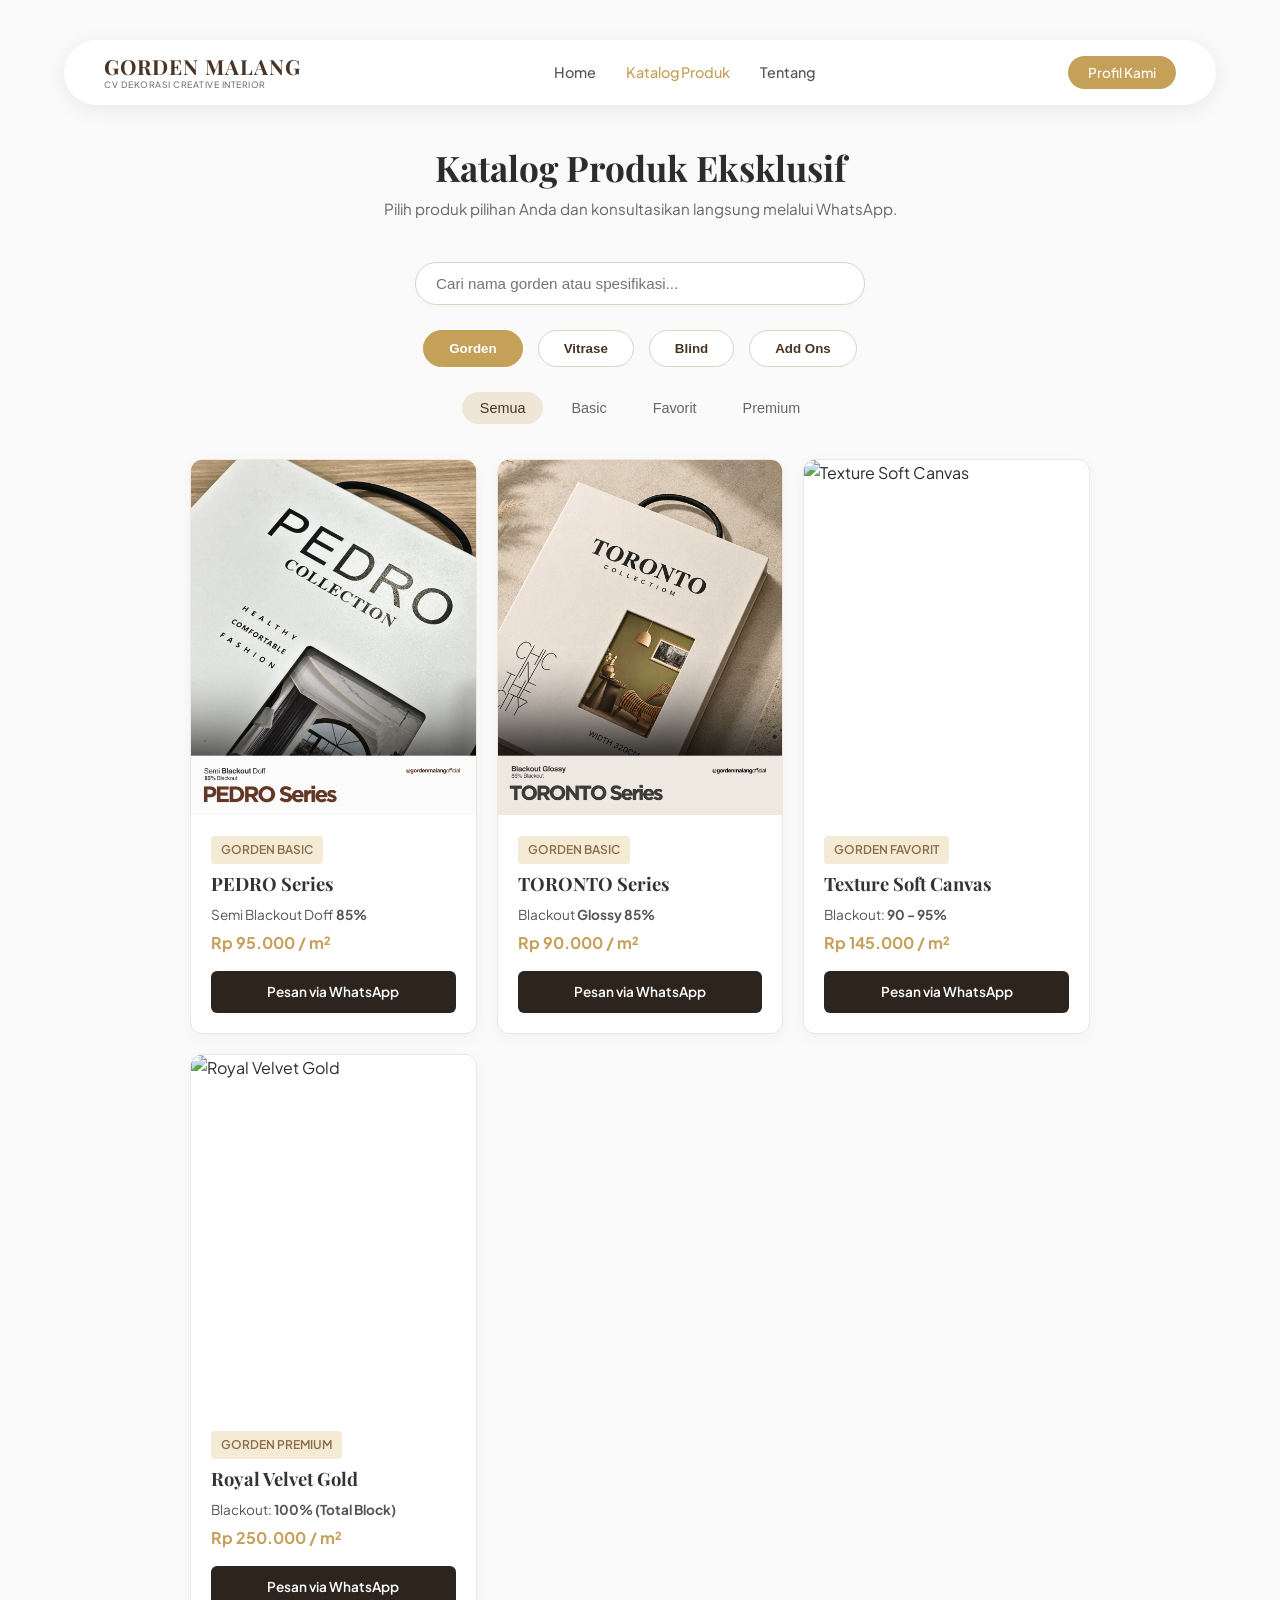
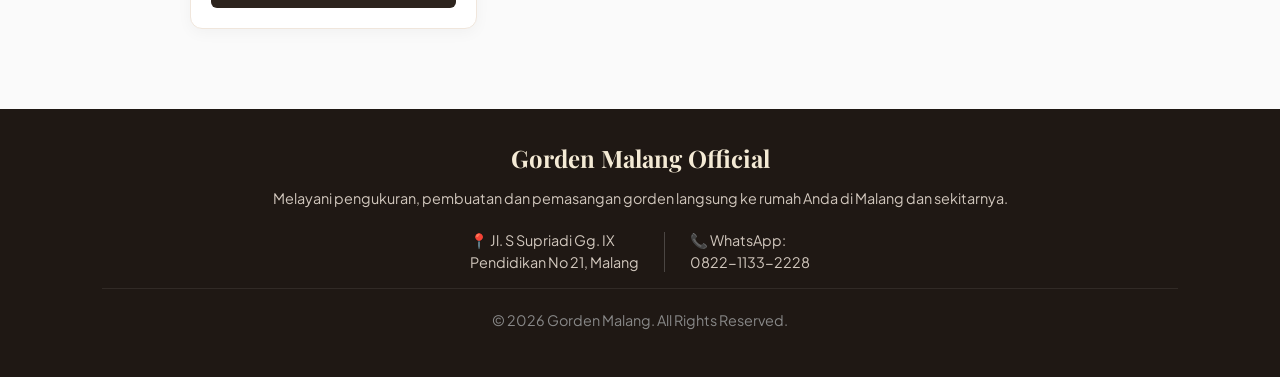
==== katalog.html @ a21a874f "first commit" ====
<!DOCTYPE html>
<html lang="id">

<head>
    <meta charset="UTF-8">
    <meta name="viewport" content="width=device-width, initial-scale=1.0">

    <title>Katalog Produk - Gorden Malang</title>

    <link rel="stylesheet" href="style.css">

    <link href="https://fonts.googleapis.com/css2?family=Playfair+Display:wght@500;700&family=Plus+Jakarta+Sans:wght@300;400;500;600&display=swap" rel="stylesheet">
</head>

<body>

    <!-- =====================================================
         NAVBAR
    ====================================================== -->
    <header class="navbar">
        <div class="logo">
            GORDEN MALANG
            <span class="sub-logo">
                CV DEKORASI CREATIVE INTERIOR
            </span>
        </div>

        <nav class="nav-links">
            <a href="index.html">Home</a>
            <a href="katalog.html" class="active">Katalog Produk</a>
            <a href="tentang.html">Tentang</a>
        </nav>

        <div class="nav-actions">
            <a href="tentang.html" class="btn-primary-header">Profil Kami</a>
        </div>
    </header>


    <!-- =====================================================
         KATALOG (KERANGKA UTAMA)
    ====================================================== -->
    <section class="catalog-section">

        <!-- HEADER -->
        <div class="catalog-header">
            <h2 class="section-title">Katalog Produk Eksklusif</h2>
            <p>Pilih produk pilihan Anda dan konsultasikan langsung melalui WhatsApp.</p>
        </div>

        <!-- SEARCH -->
        <div class="search-container">
            <input type="text" id="searchInput" placeholder="Cari nama gorden atau spesifikasi..." onkeyup="filterProducts()">
        </div>

        <!-- KATEGORI UTAMA -->
        <div class="category-tabs">
            <button class="tab-btn active" onclick="switchCategory('gorden', event)">Gorden</button>
            <button class="tab-btn" onclick="switchCategory('vitrase', event)">Vitrase</button>
            <button class="tab-btn" onclick="switchCategory('blind', event)">Blind</button>
            <button class="tab-btn" onclick="switchCategory('addons', event)">Add Ons</button>
        </div>

        <!-- TAB CONTENT CONTAINERS (TEMPAT JS MENYUNTIKKAN FILE) -->
        <div id="gorden-content" class="category-content active"></div>
        <div id="vitrase-content" class="category-content"></div>
        <div id="blind-content" class="category-content"></div>
        <div id="addons-content" class="category-content"></div>

    </section>


    <!-- =====================================================
         FOOTER
    ====================================================== -->
    <footer class="footer">
        <div class="footer-content">
            <h3>Gorden Malang Official</h3>
            <p>Melayani pengukuran, pembuatan dan pemasangan gorden langsung ke rumah Anda di Malang dan sekitarnya.</p>

            <div class="footer-contact-info">
                <div class="footer-address">
                    📍 Jl. S Supriadi Gg. IX<br>
                    Pendidikan No 21, Malang
                </div>

                <div class="footer-divider"></div>

                <div class="footer-whatsapp">
                    📞 WhatsApp:<br>
                    0822-1133-2228
                </div>
            </div>

            <p class="copyright">&copy; 2026 Gorden Malang. All Rights Reserved.</p>
        </div>
    </footer>


    <!-- =====================================================
         PRODUCT DETAIL MODAL
    ====================================================== -->
    <div class="product-modal" id="productModal">
        <div class="product-modal-overlay" onclick="closeProduct()"></div>

        <div class="product-modal-content">
            <button class="modal-close" onclick="closeProduct()">×</button>

            <!-- FOTO BESAR MODAL -->
            <div class="product-gallery">
                <button class="gallery-btn gallery-prev" onclick="changeProductImage(-1)">‹</button>
                <img id="modalMainImage" src="" alt="Product">
                <button class="gallery-btn gallery-next" onclick="changeProductImage(1)">›</button>

                <div class="image-counter" id="imageCounter">1 / 1</div>
            </div>

            <!-- THUMBNAILS -->
            <div class="product-thumbnails" id="productThumbnails"></div>

            <!-- INFORMASI PRODUK -->
            <div class="product-modal-info">
                <span class="modal-category" id="modalCategory"></span>
                <h2 id="modalName"></h2>
                <p id="modalDescription"></p>
                <div class="modal-price" id="modalPrice"></div>

                <a id="modalWhatsapp" href="#" target="_blank" class="modal-whatsapp">
                    Pesan via WhatsApp
                </a>
            </div>
        </div>
    </div>


    <!-- =====================================================
         FULLSCREEN LIGHTBOX ZOOM MODAL
    ====================================================== -->
    <div id="lightboxModal" class="lightbox-modal" onclick="closeLightbox()">
        <span class="lightbox-close">&times;</span>
        <img id="lightboxImg" src="" alt="Zoom Photo" onclick="event.stopPropagation()">
    </div>


    <script src="script.js"></script>
</body>

</html>
---- style.css ----
html {
    scroll-behavior: smooth;
}

/* =========================================================
   1. RESET & GLOBAL STYLING (BERLAKU DI SEMUA HALAMAN)
========================================================= */
* {
    margin: 0;
    padding: 0;
    box-sizing: border-box;
}

body {
    font-family: 'Plus Jakarta Sans', sans-serif;
    background-color: #FAFAFA;
    color: #2C2C2C;
    line-height: 1.6;
}

h1, h2, h3, .logo {
    font-family: 'Playfair Display', serif;
}


/* =========================================================
   2. NAVBAR & HEADER (BERLAKU DI SEMUA HALAMAN)
========================================================= */
.navbar {
    position: fixed;
    top: 40px;
    left: 5%;
    right: 5%;
    display: flex;
    justify-content: space-between;
    align-items: center;
    padding: 15px 40px;
    background-color: #FFFFFF;
    border-radius: 50px;
    box-shadow: 0 4px 20px rgba(0,0,0,0.08);
    z-index: 1000;
}

.logo {
    font-size: 1.3rem;
    font-weight: 700;
    letter-spacing: 1px;
    color: #4A3525;
    display: flex;
    flex-direction: column;
    line-height: 1.1;
}

.logo .sub-logo {
    font-size: 0.55rem;
    font-weight: 500;
    font-family: 'Plus Jakarta Sans', sans-serif;
    color: #777777;
    letter-spacing: 0.5px;
    margin-top: 2px;
}

.nav-links {
    display: flex;
    gap: 30px;
}

.nav-links a {
    text-decoration: none;
    color: #555555;
    font-size: 0.9rem;
    font-weight: 500;
    transition: color 0.3s;
}

.nav-links a:hover, 
.nav-links a.active {
    color: #C5A059;
}

.btn-primary-header {
    background-color: #C5A059;
    color: #FFFFFF;
    padding: 8px 20px;
    border-radius: 20px;
    text-decoration: none;
    font-weight: 500;
    font-size: 0.85rem;
    transition: background 0.3s;
}

.btn-primary-header:hover {
    background-color: #A98441;
}


/* =========================================================
   3. HALAMAN HOME (HERO & SLIDER SECTION)
========================================================= */

/* HERO SECTION HOME */
.hero-section {
    background: linear-gradient(rgba(0, 0, 0, 0.5), rgba(0, 0, 0, 0.5)), url('foto/gorden 1.png') center / 100% auto no-repeat fixed;
    display: flex;
    align-items: center;
    justify-content: center;
    text-align: center;
    color: #FFFFFF;
    padding: 240px 20px 0px 10px;
    box-sizing: border-box;
}

.hero-content {
    max-width: 700px;
}

.hero-content h1 {
    font-size: 3rem;
    margin-bottom: 20px;
    line-height: 1.2;
}

.hero-content p {
    font-size: 1.1rem;
    margin-bottom: 50px;
    color: #EFEFEF;
}

.btn-hero {
    display: inline-block;
    background-color: #C5A059;
    color: #FFFFFF;
    padding: 12px 28px;
    border-radius: 6px;
    text-decoration: none;
    font-weight: 600;
    transition: background 0.3s;
}

.btn-hero:hover {
    background-color: #A98441;
}

/* SLIDER SECTION HOME */
.slider-section {
    background: linear-gradient(rgba(0, 0, 0, 0.5), rgba(0, 0, 0, 0.5)), url('foto/gorden 1.png') center / 100% auto no-repeat fixed;
    padding: 100px 20px 120px 20px;
    text-align: center;
    position: relative;
    overflow: hidden;
}

.slider-title {
    color: #FFFFFF;
    font-size: 2.2rem;
    margin-bottom: 40px;
    font-family: 'Playfair Display', serif;
    text-shadow: 0 2px 10px rgba(0, 0, 0, 0.3);
}

.slider-container {
    max-width: 1100px;
    margin: 0 auto;
    position: relative;
    overflow: hidden;
    padding: 20px 0;
}

.slider-track {
    display: flex;
    transition: transform 0.6s cubic-bezier(0.25, 1, 0.5, 1);
    gap: 20px;
    align-items: center;
}

.slide-card {
    min-width: calc(33.333% - 14px);
    background: rgba(35, 30, 26, 0.8);
    backdrop-filter: blur(12px);
    -webkit-backdrop-filter: blur(12px);
    border: 1px solid rgba(255, 255, 255, 0.25);
    border-radius: 20px;
    padding: 18px;
    box-shadow: 0 15px 35px rgba(0, 0, 0, 0.4);
    color: #FFFFFF;
    box-sizing: border-box;
    opacity: 0.4;
    transform: scale(0.9);
    transition: all 0.6s cubic-bezier(0.25, 1, 0.5, 1);
}

.slide-card.active {
    opacity: 1;
    transform: scale(1.05);
    border: 1px solid rgba(197, 160, 89, 0.7);
}

.slide-card img {
    width: 100%;
    height: 220px;
    object-fit: cover;
    border-radius: 12px;
    margin-bottom: 15px;
}

.slide-info h3 {
    font-size: 1.1rem;
    margin-bottom: 5px;
    font-family: 'Playfair Display', serif;
    color: #FFFFFF;
    letter-spacing: 0.5px;
}

.slide-info p {
    font-size: 0.8rem;
    color: #D1C7BD;
}

.slider-dots {
    margin-top: 40px;
    display: flex;
    justify-content: center;
    gap: 8px;
}

.dot {
    width: 8px;
    height: 8px;
    background-color: rgba(255, 255, 255, 0.4);
    border-radius: 50%;
    cursor: pointer;
    transition: all 0.3s ease;
}

.dot.active {
    background-color: #C5A059;
    width: 22px;
    border-radius: 4px;
}


/* =========================================================
   4. HALAMAN KATALOG PRODUK
========================================================= */

/* KATALOG SECTION HEADER */
.catalog-section {
    padding: 140px 8% 80px 8%;
    background-color: #FAFAFA;
}

.catalog-header {
    text-align: center;
    margin-bottom: 20px;
}

.catalog-header .section-title {
    font-size: 2.2rem;
    color: #2C2C2C;
    margin-bottom: 1px;
}

.catalog-header p {
    color: #666;
    font-size: 0.95rem;
    margin-bottom: 40px;
}

/* SEARCH BAR */
.search-container {
    margin-top: 20px;
    display: flex;
    justify-content: center;
    margin-bottom: 25px;
}

#searchInput {
    width: 100%;
    max-width: 450px;
    padding: 12px 20px;
    border: 1px solid #E0D0C0;
    border-radius: 30px;
    font-size: 0.95rem;
    outline: none;
    background-color: #FFFFFF;
    color: #333333;
    transition: all 0.3s;
    box-shadow: 0 2px 10px rgba(0,0,0,0.02);
}

#searchInput:focus {
    border-color: #C5A059;
    box-shadow: 0 4px 15px rgba(197, 160, 89, 0.15);
}

/* TAB UTAMA & SUB TABS FILTER */
.category-tabs {
    display: flex;
    justify-content: center;
    gap: 15px;
    margin-bottom: 25px;
}

.tab-btn {
    background-color: #FFFFFF;
    border: 1px solid #E0D0C0;
    padding: 10px 25px;
    border-radius: 30px;
    font-weight: 600;
    cursor: pointer;
    color: #4A3525;
    transition: all 0.3s;
}

.tab-btn.active, 
.tab-btn:hover {
    background-color: #C5A059;
    color: #FFFFFF;
    border-color: #C5A059;
}

.sub-tabs {
    display: flex;
    justify-content: center;
    gap: 10px;
    margin-bottom: 35px;
}

.sub-btn {
    background-color: transparent;
    border: none;
    padding: 8px 18px;
    border-radius: 20px;
    font-size: 0.9rem;
    font-weight: 500;
    cursor: pointer;
    color: #666;
    transition: all 0.3s;
}

.sub-btn.active, 
.sub-btn:hover {
    background-color: #EFE6D8;
    color: #4A3525;
}

.category-content, 
.sub-content {
    display: none;
}

.category-content.active, 
.sub-content.active {
    display: block;
}

/* PRODUCT GRID & CARDS KATALOG */
.product-grid {
    display: grid;
    grid-template-columns: repeat(3, 1fr);
    gap: 20px;
    max-width: 900px;
    margin: 0 auto;
}

.product-card {
    background: #FFFFFF;
    border-radius: 12px;
    overflow: hidden;
    width: 100%;
    box-shadow: 0 4px 15px rgba(0,0,0,0.04);
    border: 1px solid #F0E6DC;
    transition: transform 0.3s, box-shadow 0.3s;
    cursor: pointer;
    position: relative;
}

.product-card:hover {
    transform: translateY(-5px);
    box-shadow: 0 10px 25px rgba(0, 0, 0, 0.08);
}

.product-card img,
.product-card .product-info {
    pointer-events: none;
}

.product-card img {
    width: 100%;
    aspect-ratio: 4 / 5;
    object-fit: cover;
    display: block;
}

.product-info {
    padding: 20px;
}

.badge-cat {
    display: inline-block;
    font-size: 0.75rem;
    font-weight: 600;
    text-transform: uppercase;
    background-color: #F4EAD5;
    color: #8C6D46;
    padding: 4px 10px;
    border-radius: 4px;
    margin-bottom: 8px;
}

.product-info h3 {
    font-size: 1.15rem;
    color: #333;
    margin-bottom: 8px;
    line-height: 1.3;
}

.product-info .spec {
    font-size: 0.85rem;
    color: #555;
    margin-bottom: 5px;
}

.product-info .price {
    font-size: 1rem;
    font-weight: 700;
    color: #C5A059;
    margin-bottom: 15px;
}

.btn-detail {
    display: block;
    text-align: center;
    background-color: #2D241E;
    color: #FFFFFF;
    padding: 10px;
    border-radius: 6px;
    text-decoration: none;
    font-size: 0.85rem;
    font-weight: 600;
    transition: background 0.3s;
    pointer-events: auto;
    position: relative;
    z-index: 2;
}

.btn-detail:hover {
    background-color: #C5A059;
}


/* =========================================================
   5. HALAMAN TENTANG KAMI (DESAIN MODERN & LAYOUT VERTIKAL)
========================================================= */

/* KANVAS UTAMA FULL LAYAR GRADIENT GOLD */
body {
    background: linear-gradient(to top, #EFE6D8 0%, #FAF6EE 40%, #FAFAFA 100%) !important;
    background-attachment: fixed;
    min-height: 100vh;
}

.about-page-container {
    max-width: 1100px;
    margin: 0 auto;
    padding: 140px 20px 80px 20px;
    display: flex;
    flex-direction: column;
    align-items: flex-start;
    background: transparent !important;
    border-radius: 0 !important;
}

.about-hero-block,
.reels-block,
.about-hero-section,
.reels-section {
    background: transparent !important;
}

/* 1. HERO BANNER FOTO DENGAN ROUNDED CORNERS */
.about-hero-banner {
    width: 100%;
    height: 420px;
    border-radius: 30px;
    background: linear-gradient(rgba(0, 0, 0, 0.45), rgba(0, 0, 0, 0.45)), 
                url('foto/workshop2.png') center/cover no-repeat;
    display: flex;
    align-items: flex-end;
    padding: 50px 60px;
    margin-bottom: 50px;
    box-shadow: 0 10px 30px rgba(0, 0, 0, 0.08);
}

.hero-banner-content {
    max-width: 580px;
    color: #FFFFFF;
    text-align: left;
}

.btn-hero-banner {
    display: inline-block;
    background-color: #FFFFFF;
    color: #2C2C2C;
    padding: 12px 28px;
    border-radius: 30px;
    text-decoration: none;
    font-weight: 600;
    font-size: 0.9rem;
    transition: all 0.3s ease;
}

.btn-hero-banner:hover {
    background-color: #C5A059;
    color: #FFFFFF;
}

/* 2. INTRO BRAND DESKRIPSI RATA KIRI */
.about-intro-section {
    width: 100%;
    margin-bottom: 60px;
    display: flex;
    flex-direction: column;
    align-items: flex-start;
}

.about-brand-logo {
    display: block;
    margin-bottom: 15px;
    margin-left: 0;
}

.about-brand-logo img {
    height: 90px;
    width: auto;
    display: block;
    object-fit: contain;
}

.about-intro-text p {
    max-width: 780px;
    color: #555555;
    font-size: 0.98rem;
    line-height: 1.7;
    text-align: left;
    margin: 0;
}

/* 3. PROJECT KAMI (TATA LETAK VERTIKAL: TEKS ATAS, REELS BAWAH) */
.reels-block {
    width: 100%;
    display: flex;
    flex-direction: column;
    align-items: flex-start;
    margin-top: 20px;
}

/* TEKS JUDUL & DESKRIPSI DI ATAS */
.reels-header {
    max-width: 650px;
    margin-bottom: 25px;
    text-align: left;
}

.reels-header h2 {
    font-size: 2.5rem;
    color: #2C2C2C;
    margin-bottom: 10px;
    font-family: 'Playfair Display', serif;
}

.reels-header p {
    color: #666666;
    font-size: 0.95rem;
    line-height: 1.6;
}

/* SLIDER REELS KARTU DI BAWAH */
.reels-slider-wrapper {
    width: 100%;
    overflow: hidden;
    position: relative;
    padding-bottom: 60px; /* Ruang khusus tombol navigasi panah */
}

.reels-track {
    display: flex;
    gap: 24px;
    transition: transform 0.4s ease-in-out;
}

/* KARTU REELS MINIMALIS MELENGKUNG HALUS */
.clean-card {
    flex: 0 0 250px;
    display: flex;
    flex-direction: column;
    background: transparent;
}

.clean-media-container {
    width: 100%;
    height: 250px; /* Dikurangi dari 380px ke 310px agar footer IG terpotong habis */
    border-radius: 24px;
    overflow: hidden;
    position: relative;
    background: #000000;
    box-shadow: 0 10px 25px rgba(0, 0, 0, 0.08);
}

.clean-media-container iframe {
    width: 100%;
    height: 580px !important;
    border: none;
    display: block;
    /* Geser iframe lebih ke atas agar header & footer IG terdorong keluar frame */
    margin-top: -120px !important; 
    pointer-events: auto;
}
/* TOMBOL FULLSCREEN MELAYANG */
.btn-open-fullscreen {
    position: absolute;
    top: 15px;
    right: 15px;
    background: rgba(0, 0, 0, 0.75);
    color: #FFFFFF;
    border: none;
    padding: 7px 14px;
    border-radius: 20px;
    font-size: 0.75rem;
    font-weight: 500;
    cursor: pointer;
    z-index: 20;
    backdrop-filter: blur(4px);
    transition: all 0.3s ease;
}

.btn-open-fullscreen:hover {
    background: #C5A059;
    color: #FFFFFF;
    transform: scale(1.05);
}

.clean-card-info {
    padding-top: 15px;
    text-align: left;
}

.clean-card-info h4 {
    font-size: 1.05rem;
    font-weight: 600;
    color: #2C2C2C;
    margin-bottom: 4px;
}

.clean-card-info p {
    font-size: 0.85rem;
    color: #888888;
}

/* TOMBOL NAVIGASI POJOK KANAN BAWAH */
.slider-nav-bottom {
    position: absolute;
    bottom: 0;
    right: 0;
    display: flex;
    gap: 12px;
}

.slider-nav-bottom .nav-btn {
    width: 45px;
    height: 45px;
    border-radius: 50%;
    border: 1px solid #D1C7BD;
    background: #FFFFFF;
    color: #2C2C2C;
    font-size: 20px;
    cursor: pointer;
    display: flex;
    align-items: center;
    justify-content: center;
    transition: all 0.3s ease;
}

.slider-nav-bottom .nav-btn.next-btn {
    background: #2C2C2C; /* Tombol hitam elegan */
    color: #FFFFFF;
    border-color: #2C2C2C;
}

.slider-nav-bottom .nav-btn:hover {
    transform: scale(1.08);
}

/* MODAL POPUP IG FULLSCREEN */
.ig-modal {
    display: none;
    position: fixed;
    z-index: 99999;
    left: 0; top: 0;
    width: 100%; height: 100%;
    background-color: rgba(0, 0, 0, 0.88);
    backdrop-filter: blur(10px);
    justify-content: center;
    align-items: center;
    opacity: 0;
    transition: opacity 0.3s ease;
}

.ig-modal.active {
    display: flex;
    opacity: 1;
}

.modal-content-ig {
    position: relative;
    width: 400px;
    max-width: 90%;
    height: 700px;
    max-height: 90vh;
    border-radius: 20px;
    overflow: hidden;
    background: #000000;
    box-shadow: 0 15px 40px rgba(0, 0, 0, 0.5);
}

.modal-content-ig iframe {
    width: 100%;
    height: 100%;
    border: none;
}

.close-modal {
    position: absolute;
    top: 20px;
    right: 30px;
    color: #FFFFFF;
    font-size: 40px;
    font-weight: bold;
    cursor: pointer;
    z-index: 100000;
}


/* =========================================================
   6. FOOTER (BERLAKU DI SEMUA HALAMAN)
========================================================= */
.footer {
    background-color: #1F1814;
    color: #D1C7BD;
    text-align: center;
    padding: 30px 8%;
}

.footer-content h3 {
    color: #F4EAD5;
    font-size: 1.5rem;
    margin-bottom: 10px;
}

.footer-content p {
    font-size: 0.9rem;
    margin-bottom: 15px;
}

.footer-contact-info {
    display: flex;
    justify-content: center;
    align-items: center;
    gap: 25px;
    margin: 20px auto 15px auto;
    font-size: 0.9rem;
    color: #D1C7BD;
    line-height: 1.5;
    text-align: left;
}

.footer-address {
    max-width: 250px;
}

.footer-whatsapp {
    max-width: 180px;
}

.footer-divider {
    width: 1px;
    height: 40px;
    background-color: rgba(255, 255, 255, 0.2);
}

.copyright {
    font-size: 0.8rem;
    color: #888888;
    border-top: 1px solid rgba(255,255,255,0.08);
    padding-top: 20px;
}


/* =========================================================
   7. MODAL DETAIL PRODUK & LIGHTBOX FULLSCREEN
========================================================= */

.product-modal {
    position: fixed;
    inset: 0;
    z-index: 99999;
    display: none;
    align-items: center;
    justify-content: center;
}

.product-modal.active {
    display: flex;
}

.product-modal-overlay {
    position: absolute;
    inset: 0;
    background: rgba(0, 0, 0, 0.75);
    backdrop-filter: blur(6px);
    -webkit-backdrop-filter: blur(6px);
}

.product-modal-content {
    position: relative;
    z-index: 2;
    width: min(500px, 92vw);
    max-height: 90vh;
    background: #FFFFFF;
    border-radius: 20px;
    overflow-y: auto;
    box-shadow: 0 25px 80px rgba(0, 0, 0, 0.35);
    animation: productModalShow 0.25s ease;
}

@keyframes productModalShow {
    from {
        opacity: 0;
        transform: scale(0.94) translateY(20px);
    }
    to {
        opacity: 1;
        transform: scale(1) translateY(0);
    }
}

.modal-close {
    position: absolute;
    top: 15px;
    right: 15px;
    z-index: 20;
    width: 42px;
    height: 42px;
    border: none;
    border-radius: 50%;
    background: rgba(0, 0, 0, 0.65);
    color: #FFFFFF;
    font-size: 28px;
    line-height: 1;
    cursor: pointer;
    display: flex;
    align-items: center;
    justify-content: center;
    transition: all 0.25s ease;
}

.modal-close:hover {
    background: #2D241E;
    transform: rotate(90deg);
}

.product-gallery {
    position: relative;
    width: 100%;
    height: 480px; 
    display: flex;
    align-items: center;
    justify-content: center;
    background: #F5F3EF;
    overflow: hidden;
}

.product-gallery > img {
    width: 100%;
    height: 100%;
    object-fit: contain; 
    object-position: center;
    user-select: none;
    -webkit-user-drag: none;
}

.gallery-btn {
    position: absolute;
    top: 50%;
    transform: translateY(-50%);
    z-index: 10;
    width: 44px;
    height: 44px;
    border: none;
    border-radius: 50%;
    background: rgba(255, 255, 255, 0.94);
    color: #2D241E;
    font-size: 30px;
    line-height: 1;
    display: flex;
    align-items: center;
    justify-content: center;
    cursor: pointer;
    box-shadow: 0 4px 15px rgba(0, 0, 0, 0.15);
    transition: all 0.25s ease;
}

.gallery-btn:hover {
    background: #C5A059;
    color: #FFFFFF;
    transform: translateY(-50%) scale(1.08);
}

.gallery-prev { left: 15px; }
.gallery-next { right: 15px; }

.image-counter {
    position: absolute;
    right: 15px;
    bottom: 15px;
    z-index: 10;
    padding: 6px 12px;
    border-radius: 20px;
    background: rgba(0, 0, 0, 0.65);
    color: #FFFFFF;
    font-size: 13px;
    font-weight: 500;
}

.product-thumbnails {
    display: flex;
    gap: 10px;
    padding: 15px 20px;
    overflow-x: auto;
    background: #FFFFFF;
    border-bottom: 1px solid #EEEEEE;
    scrollbar-width: thin;
}

.product-thumbnail {
    flex: 0 0 65px;
    width: 65px;
    height: 65px;
    overflow: hidden;
    border-radius: 8px;
    border: 2px solid transparent;
    cursor: pointer;
    transition: border-color 0.2s ease, transform 0.2s ease;
}

.product-thumbnail:hover {
    transform: translateY(-2px);
}

.product-thumbnail.active {
    border-color: #C5A059;
}

.product-thumbnail img {
    width: 100%;
    height: 100%;
    object-fit: cover;
    display: block;
}

.product-modal-info {
    padding: 25px 30px 30px;
}

.modal-category {
    display: inline-block;
    padding: 6px 12px;
    border-radius: 5px;
    background: #F4EAD5;
    color: #8C6D46;
    font-size: 12px;
    font-weight: 600;
    text-transform: uppercase;
}

.product-modal-info h2 {
    margin: 12px 0 8px;
    font-family: 'Playfair Display', serif;
    color: #333333;
    font-size: 26px;
    line-height: 1.3;
}

.product-modal-info p {
    margin-bottom: 10px;
    color: #777777;
    font-size: 14px;
    line-height: 1.5;
}

.modal-price {
    margin-bottom: 20px;
    color: #C5A059;
    font-size: 22px;
    font-weight: 700;
}

.modal-whatsapp {
    display: block;
    width: 100%;
    padding: 14px 20px;
    border-radius: 8px;
    background: #2D241E;
    color: #FFFFFF;
    text-align: center;
    text-decoration: none;
    font-size: 14px;
    font-weight: 600;
    transition: background 0.25s ease, transform 0.25s ease;
}

.modal-whatsapp:hover {
    background: #C5A059;
    color: #FFFFFF;
    transform: translateY(-2px);
}

.lightbox-modal {
    display: none;
    position: fixed;
    inset: 0;
    z-index: 999999;
    background: rgba(0, 0, 0, 0.9);
    align-items: center;
    justify-content: center;
    overflow: hidden;
    cursor: zoom-out;
}

.lightbox-modal.active {
    display: flex;
}

.lightbox-modal img {
    max-width: 90vw;
    max-height: 90vh;
    object-fit: contain;
    border-radius: 8px;
    cursor: zoom-in;
    transition: transform 0.2s ease-out;
    user-select: none;
}

.lightbox-modal img.zoomed {
    transform: scale(2);
    cursor: grab;
}

.lightbox-close {
    position: absolute;
    top: 20px;
    right: 25px;
    color: #FFFFFF;
    font-size: 35px;
    font-weight: bold;
    cursor: pointer;
    z-index: 10;
}


/* =========================================================
   8. RESPONSIF / MEDIA QUERIES
========================================================= */

@media (max-width: 968px) {
    .product-grid {
        grid-template-columns: repeat(2, 1fr);
    }
}

@media (max-width: 768px) {
    .about-page-container {
        padding: 110px 15px 50px 15px;
    }
    .about-hero-banner {
        height: auto;
        padding: 40px 25px;
        border-radius: 20px;
    }
}

@media (max-width: 650px) {
    .product-grid {
        grid-template-columns: 1fr;
    }
    .nav-links {
        display: none;
    }
    .product-modal-content {
        width: 94vw;
        max-height: 90vh;
        border-radius: 16px;
    }
    .product-gallery {
        max-height: 420px;
    }
    .gallery-btn {
        width: 38px;
        height: 38px;
        font-size: 26px;
    }
    .gallery-prev { left: 10px; }
    .gallery-next { right: 10px; }
    .image-counter { right: 12px; bottom: 12px; font-size: 12px; }
    .product-thumbnails { padding: 12px 15px; }
    .product-thumbnail { flex-basis: 55px; width: 55px; height: 55px; }
    .product-modal-info { padding: 20px; }
    .product-modal-info h2 { font-size: 22px; }
    .modal-price { font-size: 18px; }
}

@media (max-width: 400px) {
    .product-gallery {
        max-height: 340px;
    }
    .modal-close {
        width: 36px;
        height: 36px;
        font-size: 24px;
    }
}
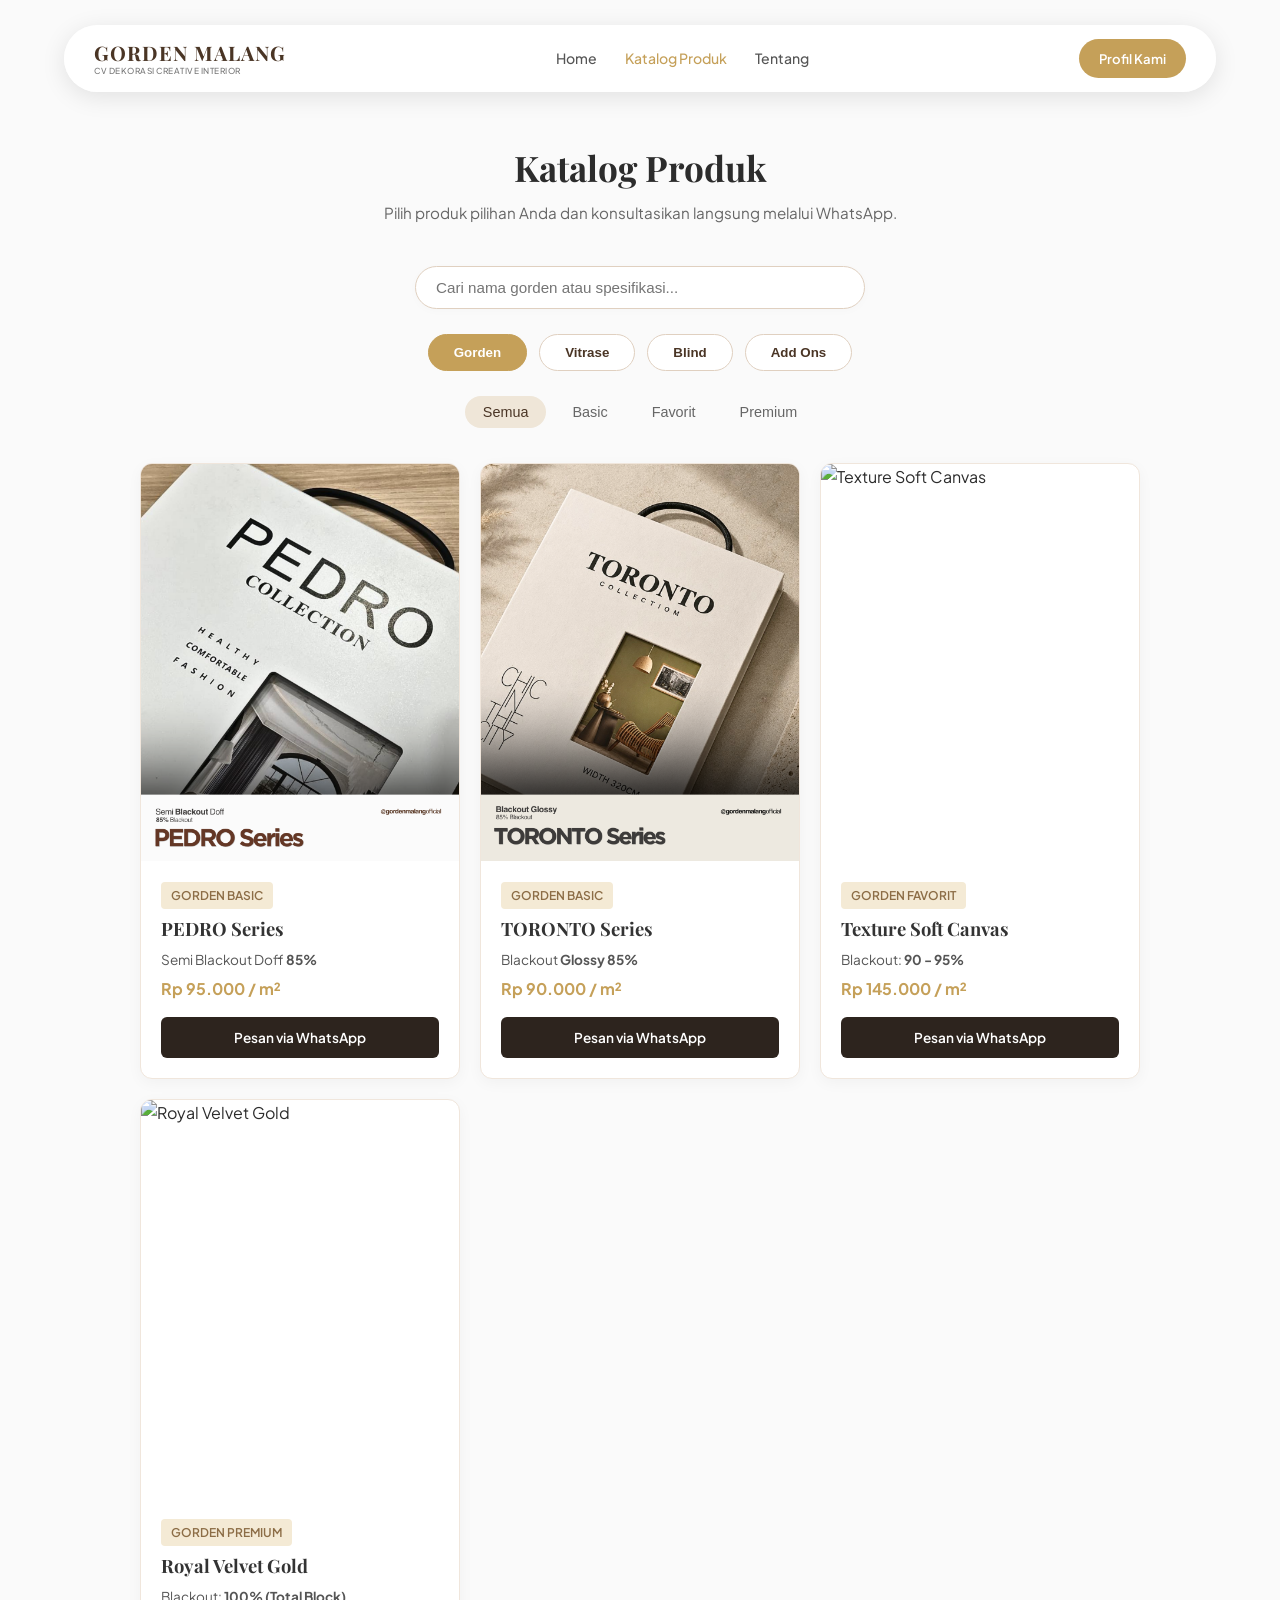
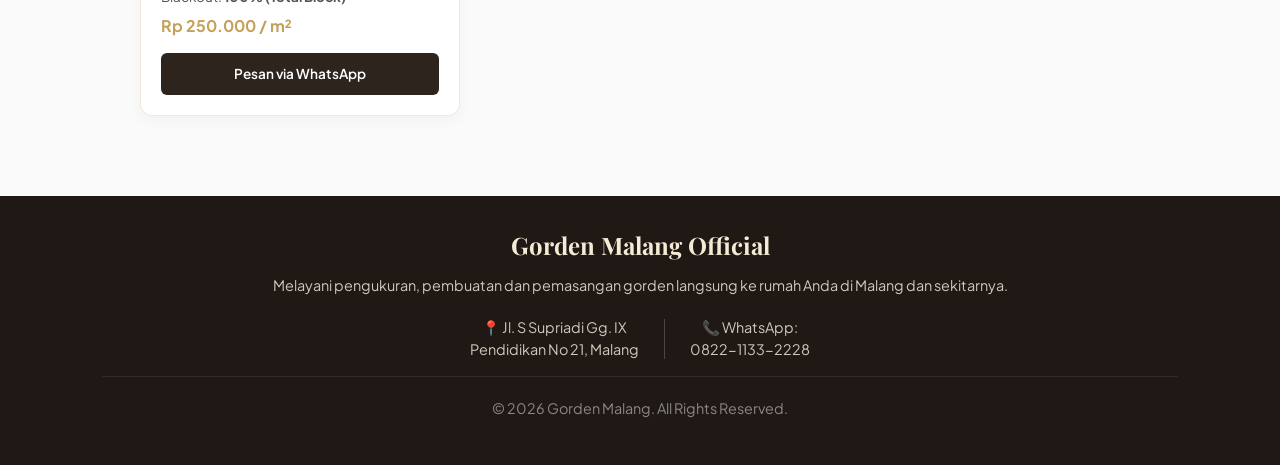
==== commit f27eb844: "Update katalog.html" ====
--- a/katalog.html
+++ b/katalog.html
@@ -44,7 +44,7 @@
 
         <!-- HEADER -->
         <div class="catalog-header">
-            <h2 class="section-title">Katalog Produk Eksklusif</h2>
+            <h2 class="section-title">Katalog Produk</h2>
             <p>Pilih produk pilihan Anda dan konsultasikan langsung melalui WhatsApp.</p>
         </div>
 
--- a/style.css
+++ b/style.css
@@ -3,8 +3,9 @@
 }
 
 /* =========================================================
-   1. RESET & GLOBAL STYLING (BERLAKU DI SEMUA HALAMAN)
+   1. RESET & GLOBAL
 ========================================================= */
+
 * {
     margin: 0;
     padding: 0;
@@ -13,371 +14,849 @@
 
 body {
     font-family: 'Plus Jakarta Sans', sans-serif;
-    background-color: #FAFAFA;
+
+    background: linear-gradient(
+        to top,
+        #EFE6D8 0%,
+        #FAF6EE 40%,
+        #FAFAFA 100%
+    );
+
+    background-attachment: fixed;
+
     color: #2C2C2C;
+
     line-height: 1.6;
-}
-
-h1, h2, h3, .logo {
+
+    overflow-x: hidden;
+}
+
+h1,
+h2,
+h3,
+.logo {
     font-family: 'Playfair Display', serif;
 }
 
+img {
+    max-width: 100%;
+}
+
 
 /* =========================================================
-   2. NAVBAR & HEADER (BERLAKU DI SEMUA HALAMAN)
+   2. NAVBAR
 ========================================================= */
+
 .navbar {
     position: fixed;
-    top: 40px;
+
+    top: 25px;
     left: 5%;
     right: 5%;
+
     display: flex;
+
     justify-content: space-between;
     align-items: center;
-    padding: 15px 40px;
-    background-color: #FFFFFF;
+
+    padding: 14px 30px;
+
+    background: rgba(255, 255, 255, 0.96);
+
     border-radius: 50px;
-    box-shadow: 0 4px 20px rgba(0,0,0,0.08);
+
+    box-shadow:
+        0 5px 25px rgba(0, 0, 0, 0.10);
+
     z-index: 1000;
 }
 
+
+/* LOGO */
+
 .logo {
-    font-size: 1.3rem;
+    font-size: 1.25rem;
+
     font-weight: 700;
+
     letter-spacing: 1px;
+
     color: #4A3525;
+
     display: flex;
+
     flex-direction: column;
-    line-height: 1.1;
+
+    line-height: 1.05;
+
+    white-space: nowrap;
 }
 
 .logo .sub-logo {
-    font-size: 0.55rem;
+    font-size: 0.52rem;
+
     font-weight: 500;
+
     font-family: 'Plus Jakarta Sans', sans-serif;
+
     color: #777777;
+
     letter-spacing: 0.5px;
-    margin-top: 2px;
-}
+
+    margin-top: 4px;
+}
+
+
+/* NAV LINKS */
 
 .nav-links {
     display: flex;
-    gap: 30px;
+
+    align-items: center;
+
+    gap: 28px;
 }
 
 .nav-links a {
     text-decoration: none;
+
     color: #555555;
-    font-size: 0.9rem;
+
+    font-size: 0.88rem;
+
     font-weight: 500;
-    transition: color 0.3s;
-}
-
-.nav-links a:hover, 
+
+    transition: color 0.3s ease;
+
+    white-space: nowrap;
+}
+
+.nav-links a:hover,
 .nav-links a.active {
     color: #C5A059;
 }
 
+
+/* HEADER BUTTON */
+
+.nav-actions {
+    display: flex;
+
+    align-items: center;
+}
+
 .btn-primary-header {
     background-color: #C5A059;
+
     color: #FFFFFF;
-    padding: 8px 20px;
-    border-radius: 20px;
+
+    padding: 9px 20px;
+
+    border-radius: 25px;
+
     text-decoration: none;
-    font-weight: 500;
-    font-size: 0.85rem;
-    transition: background 0.3s;
+
+    font-weight: 600;
+
+    font-size: 0.82rem;
+
+    white-space: nowrap;
+
+    transition: all 0.3s ease;
 }
 
 .btn-primary-header:hover {
     background-color: #A98441;
+
+    transform: translateY(-1px);
 }
 
 
 /* =========================================================
-   3. HALAMAN HOME (HERO & SLIDER SECTION)
+   3. HOME MAIN
 ========================================================= */
 
-/* HERO SECTION HOME */
+.home-main {
+    position: relative;
+
+    background: #211C18;
+
+    overflow: hidden;
+}
+
+
+/* =========================================================
+   4. HERO SECTION
+========================================================= */
+
 .hero-section {
-    background: linear-gradient(rgba(0, 0, 0, 0.5), rgba(0, 0, 0, 0.5)), url('foto/gorden 1.png') center / 100% auto no-repeat fixed;
+    position: relative;
+    min-height: 100vh;
     display: flex;
     align-items: center;
     justify-content: center;
     text-align: center;
     color: #FFFFFF;
-    padding: 240px 20px 0px 10px;
-    box-sizing: border-box;
-}
+    padding: 150px 20px 100px;
+    background:
+        linear-gradient(rgba(0, 0, 0, 0.10), rgba(0, 0, 0, 0.10)),
+        url('foto/gorden 1.png')
+        center center / cover no-repeat;
+    overflow: hidden;
+}
+
+/* HERO OVERLAY */
+
+.hero-overlay {
+    position: absolute;
+
+    inset: 0;
+
+    background:
+        linear-gradient(
+            rgba(0, 0, 0, 0.48),
+            rgba(0, 0, 0, 0.48)
+        );
+
+    z-index: 1;
+}
+
+
+/* HERO CONTENT */
 
 .hero-content {
-    max-width: 700px;
+    position: relative;
+
+    z-index: 2;
+
+    width: 100%;
+
+    max-width: 850px;
 }
 
 .hero-content h1 {
-    font-size: 3rem;
+    font-size:
+        clamp(
+            2.3rem,
+            5vw,
+            4.2rem
+        );
+
     margin-bottom: 20px;
-    line-height: 1.2;
+
+    line-height: 1.15;
+
+    color: #FFFFFF;
+
+    text-shadow:
+        0 3px 20px rgba(0, 0, 0, 0.35);
 }
 
 .hero-content p {
-    font-size: 1.1rem;
-    margin-bottom: 50px;
+    max-width: 760px;
+
+    margin:
+        0 auto 40px;
+
+    font-size:
+        clamp(
+            0.95rem,
+            2vw,
+            1.15rem
+        );
+
+    line-height: 1.7;
+
     color: #EFEFEF;
 }
+
+
+/* HERO BUTTON */
 
 .btn-hero {
     display: inline-block;
+
     background-color: #C5A059;
+
     color: #FFFFFF;
-    padding: 12px 28px;
-    border-radius: 6px;
+
+    padding: 14px 30px;
+
+    border-radius: 8px;
+
     text-decoration: none;
+
     font-weight: 600;
-    transition: background 0.3s;
+
+    box-shadow:
+        0 8px 25px rgba(0, 0, 0, 0.20);
+
+    transition: all 0.3s ease;
 }
 
 .btn-hero:hover {
     background-color: #A98441;
-}
-
-/* SLIDER SECTION HOME */
+
+    transform:
+        translateY(-2px);
+}
+
+
+/* =========================================================
+   5. SIGNATURE COLLECTION
+========================================================= */
+
 .slider-section {
-    background: linear-gradient(rgba(0, 0, 0, 0.5), rgba(0, 0, 0, 0.5)), url('foto/gorden 1.png') center / 100% auto no-repeat fixed;
-    padding: 100px 20px 120px 20px;
+    position: relative;
+
+    background: #211C18;
+
+    padding:
+        80px 20px
+        110px;
+
     text-align: center;
+
+    overflow: hidden;
+
+    margin-top: 0;
+}
+
+
+/* BACKGROUND FADE
+   Membuat transisi Hero ke Signature lebih halus */
+
+.slider-bg {
+    position: absolute;
+
+    top: -180px;
+
+    left: 0;
+
+    width: 100%;
+
+    height: 400px;
+
+    background:
+        linear-gradient(
+            to bottom,
+            rgba(33, 28, 24, 0),
+            #211C18 85%
+        ),
+        url('foto/gorden 1.png')
+        center bottom / cover no-repeat;
+
+    opacity: 0.35;
+
+    pointer-events: none;
+}
+
+
+/* CONTENT */
+
+.slider-content {
     position: relative;
+
+    z-index: 2;
+}
+
+
+/* TITLE */
+
+.slider-title {
+    position: relative;
+
+    z-index: 2;
+
+    color: #FFFFFF;
+
+    font-size:
+        clamp(
+            2rem,
+            4vw,
+            2.8rem
+        );
+
+    margin-bottom: 45px;
+
+    text-shadow:
+        0 3px 15px rgba(0, 0, 0, 0.4);
+}
+
+
+/* =========================================================
+   6. SLIDER CONTAINER
+========================================================= */
+
+.slider-container {
+    width: 100%;
+
+    max-width: 1150px;
+
+    margin: 0 auto;
+
+    position: relative;
+
     overflow: hidden;
-}
-
-.slider-title {
-    color: #FFFFFF;
-    font-size: 2.2rem;
-    margin-bottom: 40px;
-    font-family: 'Playfair Display', serif;
-    text-shadow: 0 2px 10px rgba(0, 0, 0, 0.3);
-}
-
-.slider-container {
-    max-width: 1100px;
-    margin: 0 auto;
-    position: relative;
-    overflow: hidden;
-    padding: 20px 0;
-}
+
+    padding:
+        30px 0
+        40px;
+}
+
+
+/* TRACK */
 
 .slider-track {
     display: flex;
-    transition: transform 0.6s cubic-bezier(0.25, 1, 0.5, 1);
+
     gap: 20px;
+
     align-items: center;
-}
+
+    transition:
+        transform 0.6s
+        cubic-bezier(
+            0.25,
+            1,
+            0.5,
+            1
+        );
+}
+
+
+/* =========================================================
+   7. SIGNATURE CARD
+========================================================= */
 
 .slide-card {
-    min-width: calc(33.333% - 14px);
-    background: rgba(35, 30, 26, 0.8);
-    backdrop-filter: blur(12px);
-    -webkit-backdrop-filter: blur(12px);
-    border: 1px solid rgba(255, 255, 255, 0.25);
-    border-radius: 20px;
+    min-width:
+        calc(
+            33.333% - 14px
+        );
+
+    background:
+        rgba(
+            35,
+            30,
+            26,
+            0.78
+        );
+
+    backdrop-filter:
+        blur(12px);
+
+    -webkit-backdrop-filter:
+        blur(12px);
+
+    border:
+        1px solid
+        rgba(
+            255,
+            255,
+            255,
+            0.22
+        );
+
+    border-radius: 22px;
+
     padding: 18px;
-    box-shadow: 0 15px 35px rgba(0, 0, 0, 0.4);
+
+    box-shadow:
+        0 20px 45px
+        rgba(0, 0, 0, 0.45);
+
     color: #FFFFFF;
-    box-sizing: border-box;
-    opacity: 0.4;
-    transform: scale(0.9);
-    transition: all 0.6s cubic-bezier(0.25, 1, 0.5, 1);
-}
+
+    opacity: 0.45;
+
+    transform:
+        scale(0.88);
+
+    transition:
+        all 0.6s
+        cubic-bezier(
+            0.25,
+            1,
+            0.5,
+            1
+        );
+}
+
+
+/* ACTIVE CARD */
 
 .slide-card.active {
     opacity: 1;
-    transform: scale(1.05);
-    border: 1px solid rgba(197, 160, 89, 0.7);
-}
+
+    transform:
+        scale(1.08);
+
+    border-color:
+        rgba(
+            197,
+            160,
+            89,
+            0.9
+        );
+
+    box-shadow:
+
+        0 25px 60px
+        rgba(0, 0, 0, 0.55),
+
+        0 0 0 1px
+        rgba(
+            197,
+            160,
+            89,
+            0.25
+        );
+}
+
+
+/* CARD IMAGE */
 
 .slide-card img {
     width: 100%;
-    height: 220px;
+
+    height: 270px;
+
     object-fit: cover;
-    border-radius: 12px;
+
+    border-radius: 14px;
+
     margin-bottom: 15px;
+
+    display: block;
+}
+
+
+/* CARD INFO */
+
+.slide-info {
+    text-align: center;
 }
 
 .slide-info h3 {
-    font-size: 1.1rem;
+    font-size: 1.15rem;
+
     margin-bottom: 5px;
-    font-family: 'Playfair Display', serif;
+
     color: #FFFFFF;
+
     letter-spacing: 0.5px;
 }
 
 .slide-info p {
-    font-size: 0.8rem;
+    font-size: 0.82rem;
+
     color: #D1C7BD;
 }
 
+
+/* =========================================================
+   8. SLIDER DOTS
+========================================================= */
+
 .slider-dots {
-    margin-top: 40px;
+    position: relative;
+
+    z-index: 3;
+
+    margin-top: 25px;
+
     display: flex;
+
     justify-content: center;
+
+    align-items: center;
+
     gap: 8px;
 }
 
 .dot {
     width: 8px;
+
     height: 8px;
-    background-color: rgba(255, 255, 255, 0.4);
+
+    background-color:
+        rgba(
+            255,
+            255,
+            255,
+            0.4
+        );
+
     border-radius: 50%;
+
     cursor: pointer;
-    transition: all 0.3s ease;
+
+    transition:
+        all 0.3s ease;
 }
 
 .dot.active {
     background-color: #C5A059;
-    width: 22px;
-    border-radius: 4px;
+
+    width: 25px;
+
+    border-radius: 5px;
 }
 
 
 /* =========================================================
-   4. HALAMAN KATALOG PRODUK
+   9. KATALOG
 ========================================================= */
 
-/* KATALOG SECTION HEADER */
 .catalog-section {
-    padding: 140px 8% 80px 8%;
-    background-color: #FAFAFA;
+    padding:
+        140px 8%
+        80px;
+
+    background-color:
+        #FAFAFA;
 }
 
 .catalog-header {
     text-align: center;
+
     margin-bottom: 20px;
 }
 
 .catalog-header .section-title {
     font-size: 2.2rem;
+
     color: #2C2C2C;
-    margin-bottom: 1px;
+
+    margin-bottom: 5px;
 }
 
 .catalog-header p {
     color: #666;
+
     font-size: 0.95rem;
+
     margin-bottom: 40px;
 }
 
-/* SEARCH BAR */
+
+/* =========================================================
+   10. SEARCH
+========================================================= */
+
 .search-container {
     margin-top: 20px;
+
     display: flex;
+
     justify-content: center;
+
     margin-bottom: 25px;
 }
 
 #searchInput {
     width: 100%;
+
     max-width: 450px;
-    padding: 12px 20px;
-    border: 1px solid #E0D0C0;
+
+    padding:
+        12px 20px;
+
+    border:
+        1px solid #E0D0C0;
+
     border-radius: 30px;
+
     font-size: 0.95rem;
+
     outline: none;
-    background-color: #FFFFFF;
+
+    background-color:
+        #FFFFFF;
+
     color: #333333;
-    transition: all 0.3s;
-    box-shadow: 0 2px 10px rgba(0,0,0,0.02);
+
+    box-shadow:
+        0 2px 10px
+        rgba(0, 0, 0, 0.02);
 }
 
 #searchInput:focus {
-    border-color: #C5A059;
-    box-shadow: 0 4px 15px rgba(197, 160, 89, 0.15);
-}
-
-/* TAB UTAMA & SUB TABS FILTER */
+    border-color:
+        #C5A059;
+
+    box-shadow:
+        0 4px 15px
+        rgba(
+            197,
+            160,
+            89,
+            0.15
+        );
+}
+
+
+/* =========================================================
+   11. CATEGORY
+========================================================= */
+
 .category-tabs {
     display: flex;
+
     justify-content: center;
-    gap: 15px;
+
+    flex-wrap: wrap;
+
+    gap: 12px;
+
     margin-bottom: 25px;
 }
 
 .tab-btn {
-    background-color: #FFFFFF;
-    border: 1px solid #E0D0C0;
-    padding: 10px 25px;
+    background-color:
+        #FFFFFF;
+
+    border:
+        1px solid #E0D0C0;
+
+    padding:
+        10px 25px;
+
     border-radius: 30px;
+
     font-weight: 600;
+
     cursor: pointer;
+
     color: #4A3525;
-    transition: all 0.3s;
-}
-
-.tab-btn.active, 
+
+    transition:
+        all 0.3s;
+}
+
+.tab-btn.active,
 .tab-btn:hover {
-    background-color: #C5A059;
+    background-color:
+        #C5A059;
+
     color: #FFFFFF;
-    border-color: #C5A059;
-}
+
+    border-color:
+        #C5A059;
+}
+
+
+/* =========================================================
+   12. SUB TABS
+========================================================= */
 
 .sub-tabs {
     display: flex;
+
     justify-content: center;
-    gap: 10px;
+
+    flex-wrap: wrap;
+
+    gap: 8px;
+
     margin-bottom: 35px;
 }
 
 .sub-btn {
-    background-color: transparent;
+    background-color:
+        transparent;
+
     border: none;
-    padding: 8px 18px;
+
+    padding:
+        8px 18px;
+
     border-radius: 20px;
+
     font-size: 0.9rem;
+
     font-weight: 500;
+
     cursor: pointer;
+
     color: #666;
-    transition: all 0.3s;
-}
-
-.sub-btn.active, 
+
+    transition:
+        all 0.3s;
+}
+
+.sub-btn.active,
 .sub-btn:hover {
-    background-color: #EFE6D8;
+    background-color:
+        #EFE6D8;
+
     color: #4A3525;
 }
 
-.category-content, 
+
+/* CONTENT */
+
+.category-content,
 .sub-content {
     display: none;
 }
 
-.category-content.active, 
+.category-content.active,
 .sub-content.active {
     display: block;
 }
 
-/* PRODUCT GRID & CARDS KATALOG */
+
+/* =========================================================
+   13. PRODUCT GRID
+========================================================= */
+
 .product-grid {
     display: grid;
-    grid-template-columns: repeat(3, 1fr);
+
+    grid-template-columns:
+        repeat(3, 1fr);
+
     gap: 20px;
-    max-width: 900px;
+
+    max-width: 1000px;
+
     margin: 0 auto;
 }
 
 .product-card {
     background: #FFFFFF;
+
     border-radius: 12px;
+
     overflow: hidden;
+
     width: 100%;
-    box-shadow: 0 4px 15px rgba(0,0,0,0.04);
-    border: 1px solid #F0E6DC;
-    transition: transform 0.3s, box-shadow 0.3s;
+
+    box-shadow:
+        0 4px 15px
+        rgba(0, 0, 0, 0.04);
+
+    border:
+        1px solid #F0E6DC;
+
+    transition:
+        transform 0.3s,
+        box-shadow 0.3s;
+
     cursor: pointer;
+
     position: relative;
 }
 
 .product-card:hover {
-    transform: translateY(-5px);
-    box-shadow: 0 10px 25px rgba(0, 0, 0, 0.08);
+    transform:
+        translateY(-5px);
+
+    box-shadow:
+        0 10px 25px
+        rgba(0, 0, 0, 0.08);
 }
 
 .product-card img,
@@ -387,10 +866,17 @@
 
 .product-card img {
     width: 100%;
-    aspect-ratio: 4 / 5;
+
+    aspect-ratio:
+        4 / 5;
+
     object-fit: cover;
+
     display: block;
 }
+
+
+/* PRODUCT INFO */
 
 .product-info {
     padding: 20px;
@@ -398,380 +884,444 @@
 
 .badge-cat {
     display: inline-block;
+
     font-size: 0.75rem;
+
     font-weight: 600;
+
     text-transform: uppercase;
-    background-color: #F4EAD5;
+
+    background-color:
+        #F4EAD5;
+
     color: #8C6D46;
-    padding: 4px 10px;
+
+    padding:
+        4px 10px;
+
     border-radius: 4px;
+
     margin-bottom: 8px;
 }
 
 .product-info h3 {
     font-size: 1.15rem;
+
     color: #333;
+
     margin-bottom: 8px;
+
     line-height: 1.3;
 }
 
 .product-info .spec {
     font-size: 0.85rem;
+
     color: #555;
+
     margin-bottom: 5px;
 }
 
 .product-info .price {
     font-size: 1rem;
+
     font-weight: 700;
+
     color: #C5A059;
+
     margin-bottom: 15px;
 }
+
+
+/* DETAIL BUTTON */
 
 .btn-detail {
     display: block;
+
     text-align: center;
-    background-color: #2D241E;
+
+    background-color:
+        #2D241E;
+
     color: #FFFFFF;
+
     padding: 10px;
+
     border-radius: 6px;
+
     text-decoration: none;
+
     font-size: 0.85rem;
+
     font-weight: 600;
-    transition: background 0.3s;
+
+    transition:
+        background 0.3s;
+
     pointer-events: auto;
+
     position: relative;
+
     z-index: 2;
 }
 
 .btn-detail:hover {
-    background-color: #C5A059;
+    background-color:
+        #C5A059;
 }
 
 
 /* =========================================================
-   5. HALAMAN TENTANG KAMI (DESAIN MODERN & LAYOUT VERTIKAL)
+   14. TENTANG KAMI
 ========================================================= */
-
-/* KANVAS UTAMA FULL LAYAR GRADIENT GOLD */
-body {
-    background: linear-gradient(to top, #EFE6D8 0%, #FAF6EE 40%, #FAFAFA 100%) !important;
-    background-attachment: fixed;
-    min-height: 100vh;
-}
 
 .about-page-container {
     max-width: 1100px;
+
     margin: 0 auto;
-    padding: 140px 20px 80px 20px;
+
+    padding:
+        140px 20px
+        80px;
+
     display: flex;
+
     flex-direction: column;
+
     align-items: flex-start;
-    background: transparent !important;
-    border-radius: 0 !important;
+
+    background: transparent;
 }
 
 .about-hero-block,
 .reels-block,
 .about-hero-section,
 .reels-section {
-    background: transparent !important;
-}
-
-/* 1. HERO BANNER FOTO DENGAN ROUNDED CORNERS */
+    background: transparent;
+}
+
+
+/* ABOUT HERO */
+
 .about-hero-banner {
     width: 100%;
+
     height: 420px;
+
     border-radius: 30px;
-    background: linear-gradient(rgba(0, 0, 0, 0.45), rgba(0, 0, 0, 0.45)), 
-                url('foto/workshop2.png') center/cover no-repeat;
+
+    background:
+        linear-gradient(
+            rgba(0, 0, 0, 0.45),
+            rgba(0, 0, 0, 0.45)
+        ),
+        url('foto/workshop2.png')
+        center / cover no-repeat;
+
     display: flex;
+
     align-items: flex-end;
-    padding: 50px 60px;
+
+    padding:
+        50px 60px;
+
     margin-bottom: 50px;
-    box-shadow: 0 10px 30px rgba(0, 0, 0, 0.08);
+
+    box-shadow:
+        0 10px 30px
+        rgba(0, 0, 0, 0.08);
 }
 
 .hero-banner-content {
     max-width: 580px;
+
     color: #FFFFFF;
+
     text-align: left;
 }
 
 .btn-hero-banner {
     display: inline-block;
-    background-color: #FFFFFF;
+
+    background-color:
+        #FFFFFF;
+
     color: #2C2C2C;
-    padding: 12px 28px;
+
+    padding:
+        12px 28px;
+
     border-radius: 30px;
+
     text-decoration: none;
+
     font-weight: 600;
+
     font-size: 0.9rem;
-    transition: all 0.3s ease;
-}
-
-.btn-hero-banner:hover {
-    background-color: #C5A059;
-    color: #FFFFFF;
-}
-
-/* 2. INTRO BRAND DESKRIPSI RATA KIRI */
+}
+
+
+/* =========================================================
+   15. ABOUT INTRO
+========================================================= */
+
 .about-intro-section {
     width: 100%;
+
     margin-bottom: 60px;
+
     display: flex;
+
     flex-direction: column;
+
     align-items: flex-start;
 }
 
 .about-brand-logo {
     display: block;
+
     margin-bottom: 15px;
+
     margin-left: 0;
 }
 
 .about-brand-logo img {
     height: 90px;
+
     width: auto;
+
     display: block;
+
     object-fit: contain;
 }
 
 .about-intro-text p {
     max-width: 780px;
+
     color: #555555;
+
     font-size: 0.98rem;
+
     line-height: 1.7;
+
     text-align: left;
-    margin: 0;
-}
-
-/* 3. PROJECT KAMI (TATA LETAK VERTIKAL: TEKS ATAS, REELS BAWAH) */
+}
+
+
+/* =========================================================
+   16. REELS
+========================================================= */
+
 .reels-block {
     width: 100%;
+
     display: flex;
+
     flex-direction: column;
+
     align-items: flex-start;
+
     margin-top: 20px;
 }
 
-/* TEKS JUDUL & DESKRIPSI DI ATAS */
 .reels-header {
     max-width: 650px;
+
     margin-bottom: 25px;
+
     text-align: left;
 }
 
 .reels-header h2 {
     font-size: 2.5rem;
+
     color: #2C2C2C;
+
     margin-bottom: 10px;
-    font-family: 'Playfair Display', serif;
 }
 
 .reels-header p {
     color: #666666;
+
     font-size: 0.95rem;
+
     line-height: 1.6;
 }
 
-/* SLIDER REELS KARTU DI BAWAH */
+
+/* REELS SLIDER */
+
 .reels-slider-wrapper {
     width: 100%;
+
     overflow: hidden;
+
     position: relative;
-    padding-bottom: 60px; /* Ruang khusus tombol navigasi panah */
+
+    padding-bottom: 60px;
 }
 
 .reels-track {
     display: flex;
+
     gap: 24px;
-    transition: transform 0.4s ease-in-out;
-}
-
-/* KARTU REELS MINIMALIS MELENGKUNG HALUS */
+
+    transition:
+        transform 0.4s
+        ease-in-out;
+}
+
+
+/* REELS CARD */
+
 .clean-card {
-    flex: 0 0 250px;
+    flex:
+        0 0 250px;
+
     display: flex;
+
     flex-direction: column;
+
     background: transparent;
 }
 
 .clean-media-container {
     width: 100%;
-    height: 250px; /* Dikurangi dari 380px ke 310px agar footer IG terpotong habis */
+
+    height: 250px;
+
     border-radius: 24px;
+
     overflow: hidden;
+
     position: relative;
+
     background: #000000;
-    box-shadow: 0 10px 25px rgba(0, 0, 0, 0.08);
+
+    box-shadow:
+        0 10px 25px
+        rgba(0, 0, 0, 0.08);
 }
 
 .clean-media-container iframe {
     width: 100%;
+
     height: 580px !important;
+
     border: none;
+
     display: block;
-    /* Geser iframe lebih ke atas agar header & footer IG terdorong keluar frame */
-    margin-top: -120px !important; 
-    pointer-events: auto;
-}
-/* TOMBOL FULLSCREEN MELAYANG */
+
+    margin-top:
+        -120px !important;
+}
+
+
+/* FULLSCREEN BUTTON */
+
 .btn-open-fullscreen {
     position: absolute;
+
     top: 15px;
+
     right: 15px;
-    background: rgba(0, 0, 0, 0.75);
+
+    background:
+        rgba(0, 0, 0, 0.75);
+
     color: #FFFFFF;
+
     border: none;
-    padding: 7px 14px;
+
+    padding:
+        7px 14px;
+
     border-radius: 20px;
+
     font-size: 0.75rem;
-    font-weight: 500;
+
     cursor: pointer;
+
     z-index: 20;
-    backdrop-filter: blur(4px);
-    transition: all 0.3s ease;
-}
-
-.btn-open-fullscreen:hover {
-    background: #C5A059;
-    color: #FFFFFF;
-    transform: scale(1.05);
-}
+}
+
+
+/* REELS INFO */
 
 .clean-card-info {
     padding-top: 15px;
+
     text-align: left;
 }
 
 .clean-card-info h4 {
     font-size: 1.05rem;
+
     font-weight: 600;
+
     color: #2C2C2C;
+
     margin-bottom: 4px;
 }
 
 .clean-card-info p {
     font-size: 0.85rem;
+
     color: #888888;
 }
 
-/* TOMBOL NAVIGASI POJOK KANAN BAWAH */
-.slider-nav-bottom {
-    position: absolute;
-    bottom: 0;
-    right: 0;
-    display: flex;
-    gap: 12px;
-}
-
-.slider-nav-bottom .nav-btn {
-    width: 45px;
-    height: 45px;
-    border-radius: 50%;
-    border: 1px solid #D1C7BD;
-    background: #FFFFFF;
-    color: #2C2C2C;
-    font-size: 20px;
-    cursor: pointer;
-    display: flex;
-    align-items: center;
-    justify-content: center;
-    transition: all 0.3s ease;
-}
-
-.slider-nav-bottom .nav-btn.next-btn {
-    background: #2C2C2C; /* Tombol hitam elegan */
-    color: #FFFFFF;
-    border-color: #2C2C2C;
-}
-
-.slider-nav-bottom .nav-btn:hover {
-    transform: scale(1.08);
-}
-
-/* MODAL POPUP IG FULLSCREEN */
-.ig-modal {
-    display: none;
-    position: fixed;
-    z-index: 99999;
-    left: 0; top: 0;
-    width: 100%; height: 100%;
-    background-color: rgba(0, 0, 0, 0.88);
-    backdrop-filter: blur(10px);
-    justify-content: center;
-    align-items: center;
-    opacity: 0;
-    transition: opacity 0.3s ease;
-}
-
-.ig-modal.active {
-    display: flex;
-    opacity: 1;
-}
-
-.modal-content-ig {
-    position: relative;
-    width: 400px;
-    max-width: 90%;
-    height: 700px;
-    max-height: 90vh;
-    border-radius: 20px;
-    overflow: hidden;
-    background: #000000;
-    box-shadow: 0 15px 40px rgba(0, 0, 0, 0.5);
-}
-
-.modal-content-ig iframe {
-    width: 100%;
-    height: 100%;
-    border: none;
-}
-
-.close-modal {
-    position: absolute;
-    top: 20px;
-    right: 30px;
-    color: #FFFFFF;
-    font-size: 40px;
-    font-weight: bold;
-    cursor: pointer;
-    z-index: 100000;
-}
-
 
 /* =========================================================
-   6. FOOTER (BERLAKU DI SEMUA HALAMAN)
+   17. FOOTER
 ========================================================= */
+
 .footer {
-    background-color: #1F1814;
+    background-color:
+        #1F1814;
+
     color: #D1C7BD;
+
     text-align: center;
-    padding: 30px 8%;
+
+    padding:
+        30px 8%;
 }
 
 .footer-content h3 {
     color: #F4EAD5;
+
     font-size: 1.5rem;
+
     margin-bottom: 10px;
 }
 
 .footer-content p {
     font-size: 0.9rem;
+
     margin-bottom: 15px;
 }
+
+
+/* CONTACT */
 
 .footer-contact-info {
     display: flex;
+
     justify-content: center;
+
     align-items: center;
+
     gap: 25px;
-    margin: 20px auto 15px auto;
+
+    margin:
+        20px auto
+        15px;
+
     font-size: 0.9rem;
+
     color: #D1C7BD;
+
     line-height: 1.5;
-    text-align: left;
 }
 
 .footer-address {
@@ -784,28 +1334,54 @@
 
 .footer-divider {
     width: 1px;
+
     height: 40px;
-    background-color: rgba(255, 255, 255, 0.2);
-}
+
+    background-color:
+        rgba(
+            255,
+            255,
+            255,
+            0.2
+        );
+}
+
+
+/* COPYRIGHT */
 
 .copyright {
     font-size: 0.8rem;
+
     color: #888888;
-    border-top: 1px solid rgba(255,255,255,0.08);
+
+    border-top:
+        1px solid
+        rgba(
+            255,
+            255,
+            255,
+            0.08
+        );
+
     padding-top: 20px;
 }
 
 
 /* =========================================================
-   7. MODAL DETAIL PRODUK & LIGHTBOX FULLSCREEN
+   18. PRODUCT MODAL
 ========================================================= */
 
 .product-modal {
     position: fixed;
+
     inset: 0;
+
     z-index: 99999;
+
     display: none;
+
     align-items: center;
+
     justify-content: center;
 }
 
@@ -813,228 +1389,385 @@
     display: flex;
 }
 
+
+/* OVERLAY */
+
 .product-modal-overlay {
     position: absolute;
+
     inset: 0;
-    background: rgba(0, 0, 0, 0.75);
-    backdrop-filter: blur(6px);
-    -webkit-backdrop-filter: blur(6px);
-}
+
+    background:
+        rgba(0, 0, 0, 0.75);
+
+    backdrop-filter:
+        blur(6px);
+}
+
+
+/* CONTENT */
 
 .product-modal-content {
     position: relative;
+
     z-index: 2;
-    width: min(500px, 92vw);
+
+    width:
+        min(
+            500px,
+            92vw
+        );
+
     max-height: 90vh;
-    background: #FFFFFF;
-    border-radius: 20px;
+
+    background:
+        #FFFFFF;
+
+    border-radius:
+        20px;
+
     overflow-y: auto;
-    box-shadow: 0 25px 80px rgba(0, 0, 0, 0.35);
-    animation: productModalShow 0.25s ease;
-}
+
+    box-shadow:
+        0 25px 80px
+        rgba(0, 0, 0, 0.35);
+
+    animation:
+        productModalShow
+        0.25s ease;
+}
+
+
+/* ANIMATION */
 
 @keyframes productModalShow {
+
     from {
         opacity: 0;
-        transform: scale(0.94) translateY(20px);
-    }
+
+        transform:
+            scale(0.94)
+            translateY(20px);
+    }
+
     to {
         opacity: 1;
-        transform: scale(1) translateY(0);
-    }
-}
+
+        transform:
+            scale(1)
+            translateY(0);
+    }
+
+}
+
+
+/* CLOSE */
 
 .modal-close {
     position: absolute;
+
     top: 15px;
+
     right: 15px;
+
     z-index: 20;
+
     width: 42px;
+
     height: 42px;
+
     border: none;
+
     border-radius: 50%;
-    background: rgba(0, 0, 0, 0.65);
+
+    background:
+        rgba(0, 0, 0, 0.65);
+
     color: #FFFFFF;
+
     font-size: 28px;
-    line-height: 1;
+
     cursor: pointer;
+
     display: flex;
+
     align-items: center;
+
     justify-content: center;
-    transition: all 0.25s ease;
-}
-
-.modal-close:hover {
-    background: #2D241E;
-    transform: rotate(90deg);
-}
+}
+
+
+/* =========================================================
+   19. PRODUCT GALLERY
+========================================================= */
 
 .product-gallery {
     position: relative;
+
     width: 100%;
-    height: 480px; 
+
+    height: 480px;
+
     display: flex;
+
     align-items: center;
+
     justify-content: center;
-    background: #F5F3EF;
+
+    background:
+        #F5F3EF;
+
     overflow: hidden;
 }
 
 .product-gallery > img {
     width: 100%;
+
     height: 100%;
-    object-fit: contain; 
+
+    object-fit: contain;
+
     object-position: center;
-    user-select: none;
-    -webkit-user-drag: none;
-}
+}
+
+
+/* GALLERY BUTTON */
 
 .gallery-btn {
     position: absolute;
+
     top: 50%;
-    transform: translateY(-50%);
+
+    transform:
+        translateY(-50%);
+
     z-index: 10;
+
     width: 44px;
+
     height: 44px;
+
     border: none;
+
     border-radius: 50%;
-    background: rgba(255, 255, 255, 0.94);
+
+    background:
+        rgba(
+            255,
+            255,
+            255,
+            0.94
+        );
+
     color: #2D241E;
+
     font-size: 30px;
-    line-height: 1;
+
+    cursor: pointer;
+
     display: flex;
+
     align-items: center;
+
     justify-content: center;
-    cursor: pointer;
-    box-shadow: 0 4px 15px rgba(0, 0, 0, 0.15);
-    transition: all 0.25s ease;
-}
-
-.gallery-btn:hover {
-    background: #C5A059;
-    color: #FFFFFF;
-    transform: translateY(-50%) scale(1.08);
-}
-
-.gallery-prev { left: 15px; }
-.gallery-next { right: 15px; }
+}
+
+.gallery-prev {
+    left: 15px;
+}
+
+.gallery-next {
+    right: 15px;
+}
+
+
+/* IMAGE COUNTER */
 
 .image-counter {
     position: absolute;
+
     right: 15px;
+
     bottom: 15px;
+
     z-index: 10;
-    padding: 6px 12px;
+
+    padding:
+        6px 12px;
+
     border-radius: 20px;
-    background: rgba(0, 0, 0, 0.65);
+
+    background:
+        rgba(0, 0, 0, 0.65);
+
     color: #FFFFFF;
+
     font-size: 13px;
-    font-weight: 500;
-}
+}
+
+
+/* =========================================================
+   20. PRODUCT THUMBNAILS
+========================================================= */
 
 .product-thumbnails {
     display: flex;
+
     gap: 10px;
-    padding: 15px 20px;
+
+    padding:
+        15px 20px;
+
     overflow-x: auto;
-    background: #FFFFFF;
-    border-bottom: 1px solid #EEEEEE;
-    scrollbar-width: thin;
+
+    background:
+        #FFFFFF;
+
+    border-bottom:
+        1px solid #EEEEEE;
 }
 
 .product-thumbnail {
-    flex: 0 0 65px;
+    flex:
+        0 0 65px;
+
     width: 65px;
+
     height: 65px;
+
     overflow: hidden;
+
     border-radius: 8px;
-    border: 2px solid transparent;
+
+    border:
+        2px solid
+        transparent;
+
     cursor: pointer;
-    transition: border-color 0.2s ease, transform 0.2s ease;
-}
-
-.product-thumbnail:hover {
-    transform: translateY(-2px);
 }
 
 .product-thumbnail.active {
-    border-color: #C5A059;
+    border-color:
+        #C5A059;
 }
 
 .product-thumbnail img {
     width: 100%;
+
     height: 100%;
+
     object-fit: cover;
-    display: block;
-}
+}
+
+
+/* =========================================================
+   21. PRODUCT MODAL INFO
+========================================================= */
 
 .product-modal-info {
-    padding: 25px 30px 30px;
+    padding:
+        25px 30px
+        30px;
 }
 
 .modal-category {
     display: inline-block;
-    padding: 6px 12px;
+
+    padding:
+        6px 12px;
+
     border-radius: 5px;
-    background: #F4EAD5;
+
+    background:
+        #F4EAD5;
+
     color: #8C6D46;
+
     font-size: 12px;
+
     font-weight: 600;
-    text-transform: uppercase;
 }
 
 .product-modal-info h2 {
-    margin: 12px 0 8px;
-    font-family: 'Playfair Display', serif;
+    margin:
+        12px 0 8px;
+
     color: #333333;
+
     font-size: 26px;
+
     line-height: 1.3;
 }
 
 .product-modal-info p {
     margin-bottom: 10px;
+
     color: #777777;
+
     font-size: 14px;
-    line-height: 1.5;
 }
 
 .modal-price {
     margin-bottom: 20px;
+
     color: #C5A059;
+
     font-size: 22px;
+
     font-weight: 700;
 }
 
 .modal-whatsapp {
     display: block;
+
     width: 100%;
-    padding: 14px 20px;
+
+    padding:
+        14px 20px;
+
     border-radius: 8px;
-    background: #2D241E;
+
+    background:
+        #2D241E;
+
     color: #FFFFFF;
+
     text-align: center;
+
     text-decoration: none;
+
     font-size: 14px;
+
     font-weight: 600;
-    transition: background 0.25s ease, transform 0.25s ease;
 }
 
 .modal-whatsapp:hover {
-    background: #C5A059;
-    color: #FFFFFF;
-    transform: translateY(-2px);
-}
+    background:
+        #C5A059;
+}
+
+
+/* =========================================================
+   22. LIGHTBOX
+========================================================= */
 
 .lightbox-modal {
     display: none;
+
     position: fixed;
+
     inset: 0;
+
     z-index: 999999;
-    background: rgba(0, 0, 0, 0.9);
+
+    background:
+        rgba(0, 0, 0, 0.9);
+
     align-items: center;
+
     justify-content: center;
+
     overflow: hidden;
-    cursor: zoom-out;
 }
 
 .lightbox-modal.active {
@@ -1043,89 +1776,1074 @@
 
 .lightbox-modal img {
     max-width: 90vw;
+
     max-height: 90vh;
+
     object-fit: contain;
+
     border-radius: 8px;
-    cursor: zoom-in;
-    transition: transform 0.2s ease-out;
-    user-select: none;
-}
-
-.lightbox-modal img.zoomed {
-    transform: scale(2);
-    cursor: grab;
 }
 
 .lightbox-close {
     position: absolute;
+
     top: 20px;
+
     right: 25px;
+
     color: #FFFFFF;
+
     font-size: 35px;
+
     font-weight: bold;
+
     cursor: pointer;
-    z-index: 10;
 }
 
 
 /* =========================================================
-   8. RESPONSIF / MEDIA QUERIES
+   23. TABLET
 ========================================================= */
 
 @media (max-width: 968px) {
+
+    /* NAVBAR */
+
+    .navbar {
+        left: 3%;
+
+        right: 3%;
+    }
+
+    .nav-links {
+        gap: 15px;
+    }
+
+    .nav-links a {
+        font-size: 0.8rem;
+    }
+
+
+    /* PRODUCT */
+
     .product-grid {
-        grid-template-columns: repeat(2, 1fr);
-    }
-}
-
-@media (max-width: 768px) {
+        grid-template-columns:
+            repeat(2, 1fr);
+    }
+
+
+    /* SLIDER */
+
+    .slide-card {
+        min-width:
+            calc(50% - 10px);
+    }
+
+}
+
+
+/* =========================================================
+   24. MOBILE
+========================================================= */
+
+@media (max-width: 650px) {
+
+    body {
+        background-attachment:
+            scroll;
+
+        overflow-x:
+            hidden;
+    }
+
+
+    /* =====================================================
+       NAVBAR MOBILE
+    ===================================================== */
+
+    .navbar {
+
+        top: 14px;
+
+        left: 12px;
+
+        right: 12px;
+
+        width: auto;
+
+        padding:
+            10px 15px;
+
+        min-height: 50px;
+
+        border-radius: 30px;
+
+        gap: 8px;
+    }
+
+
+    .logo {
+
+        font-size:
+            0.95rem;
+
+        letter-spacing:
+            0.4px;
+
+        line-height:
+            1;
+
+        flex-shrink:
+            0;
+    }
+
+
+    .logo .sub-logo {
+
+        font-size:
+            0.36rem;
+
+        letter-spacing:
+            0.15px;
+
+        margin-top:
+            3px;
+    }
+
+
+    .nav-links {
+
+        display:
+            flex;
+
+        align-items:
+            center;
+
+        gap:
+            10px;
+
+        margin-left:
+            auto;
+    }
+
+
+    .nav-links a {
+
+        font-size:
+            0.62rem;
+
+        font-weight:
+            600;
+    }
+
+
+    .nav-actions {
+        display:
+            none;
+    }
+
+
+/* =====================================================
+       HERO MOBILE
+    ===================================================== */
+    .hero-section {
+        min-height: 100svh;
+        height: 100svh;
+        padding: 100px 20px 50px;
+        display: flex;
+        align-items: center;
+        justify-content: center;
+        
+        /* Tambahkan linear-gradient di sini juga */
+        background:
+            linear-gradient(rgba(0, 0, 0, 0.5), rgba(0, 0, 0, 0.5)),
+            url('foto/gorden 1.png')
+            center center / cover
+            no-repeat;
+            
+        margin: 0;
+    }
+
+    .hero-overlay {
+
+        background:
+            linear-gradient(
+                rgba(0, 0, 0, 0.48),
+                rgba(0, 0, 0, 0.48)
+            );
+    }
+
+
+    .hero-content {
+
+        width:
+            100%;
+
+        max-width:
+            340px;
+    }
+
+
+    .hero-content h1 {
+
+        font-size:
+            2rem;
+
+        line-height:
+            1.1;
+
+        margin-bottom:
+            15px;
+    }
+
+
+    .hero-content p {
+
+        font-size:
+            0.85rem;
+
+        line-height:
+            1.6;
+
+        margin-bottom:
+            25px;
+    }
+
+
+    .btn-hero {
+
+        padding:
+            12px 23px;
+
+        font-size:
+            0.82rem;
+
+        border-radius:
+            7px;
+    }
+
+
+    /* =====================================================
+       SIGNATURE MOBILE
+    ===================================================== */
+
+    .slider-section {
+
+        position:
+            relative;
+
+        padding:
+            55px 0
+            65px;
+
+        background:
+            #211C18;
+
+        text-align:
+            center;
+
+        overflow:
+            hidden;
+    }
+
+
+    .slider-bg {
+
+        top:
+            -120px;
+
+        height:
+            280px;
+
+        opacity:
+            0.30;
+    }
+
+
+    .slider-title {
+
+        position:
+            relative;
+
+        z-index:
+            5;
+
+        font-size:
+            1.9rem;
+
+        line-height:
+            1.15;
+
+        margin:
+            0 20px
+            30px;
+
+        color:
+            #FFFFFF;
+    }
+
+
+    .slider-container {
+
+        width:
+            100%;
+
+        max-width:
+            none;
+
+        margin:
+            0 auto;
+
+        padding:
+            15px 0
+            25px;
+
+        overflow:
+            hidden;
+    }
+
+
+    .slider-track {
+
+        display:
+            flex;
+
+        gap:
+            12px;
+
+        align-items:
+            center;
+    }
+
+
+    /* =====================================================
+       SIGNATURE CARD MOBILE
+    ===================================================== */
+
+    .slide-card {
+
+        min-width:
+            76vw;
+
+        max-width:
+            76vw;
+
+        padding:
+            10px;
+
+        border-radius:
+            18px;
+
+        opacity:
+            0.45;
+
+        transform:
+            scale(0.88);
+
+        background:
+            rgba(
+                35,
+                30,
+                26,
+                0.90
+            );
+
+        border:
+            1px solid
+            rgba(
+                255,
+                255,
+                255,
+                0.18
+            );
+
+        box-shadow:
+            0 15px 35px
+            rgba(
+                0,
+                0,
+                0,
+                0.35
+            );
+    }
+
+
+    .slide-card.active {
+
+        opacity:
+            1;
+
+        transform:
+            scale(1);
+
+        border-color:
+            rgba(
+                197,
+                160,
+                89,
+                0.9
+            );
+
+        box-shadow:
+            0 20px 45px
+            rgba(
+                0,
+                0,
+                0,
+                0.5
+            );
+    }
+
+
+    .slide-card img {
+
+        width:
+            100%;
+
+        height:
+            250px;
+
+        object-fit:
+            cover;
+
+        border-radius:
+            13px;
+
+        margin-bottom:
+            10px;
+
+        display:
+            block;
+    }
+
+
+    .slide-info {
+
+        padding:
+            2px 4px
+            5px;
+
+        text-align:
+            left;
+    }
+
+
+    .slide-info h3 {
+
+        font-size:
+            0.95rem;
+
+        line-height:
+            1.3;
+
+        margin-bottom:
+            3px;
+    }
+
+
+    .slide-info p {
+
+        font-size:
+            0.72rem;
+
+        line-height:
+            1.4;
+    }
+
+
+    /* =====================================================
+       DOTS MOBILE
+    ===================================================== */
+
+    .slider-dots {
+
+        position:
+            relative;
+
+        z-index:
+            5;
+
+        margin-top:
+            10px;
+
+        display:
+            flex;
+
+        justify-content:
+            center;
+
+        align-items:
+            center;
+
+        gap:
+            7px;
+    }
+
+
+    .dot {
+
+        width:
+            7px;
+
+        height:
+            7px;
+    }
+
+
+    .dot.active {
+
+        width:
+            23px;
+
+        border-radius:
+            5px;
+    }
+
+
+    /* =====================================================
+       KATALOG MOBILE
+    ===================================================== */
+
+    .catalog-section {
+
+        padding:
+            80px 15px
+            55px;
+    }
+
+
+    .catalog-header {
+
+        margin-bottom:
+            20px;
+    }
+
+
+    .catalog-header .section-title {
+
+        font-size:
+            1.8rem;
+    }
+
+
+    .catalog-header p {
+
+        font-size:
+            0.82rem;
+
+        line-height:
+            1.5;
+
+        margin-bottom:
+            25px;
+    }
+
+
+    /* SEARCH */
+
+    .search-container {
+
+        margin-top:
+            15px;
+
+        margin-bottom:
+            20px;
+    }
+
+
+    #searchInput {
+
+        width:
+            100%;
+
+        padding:
+            11px 17px;
+
+        font-size:
+            0.82rem;
+    }
+
+
+    /* CATEGORY */
+
+    .category-tabs {
+
+        gap:
+            7px;
+
+        margin-bottom:
+            20px;
+    }
+
+
+    .tab-btn {
+
+        padding:
+            8px 13px;
+
+        font-size:
+            0.73rem;
+    }
+
+
+    /* SUB CATEGORY */
+
+    .sub-tabs {
+
+        gap:
+            4px;
+
+        margin-bottom:
+            25px;
+    }
+
+
+    .sub-btn {
+
+        padding:
+            6px 10px;
+
+        font-size:
+            0.70rem;
+    }
+
+
+    /* =====================================================
+       PRODUCT GRID MOBILE
+    ===================================================== */
+
+    .product-grid {
+
+        grid-template-columns:
+            repeat(2, 1fr);
+
+        gap:
+            10px;
+    }
+
+
+    .product-info {
+
+        padding:
+            10px;
+    }
+
+
+    .badge-cat {
+
+        font-size:
+            0.62rem;
+
+        padding:
+            3px 7px;
+
+        margin-bottom:
+            6px;
+    }
+
+
+    .product-info h3 {
+
+        font-size:
+            0.82rem;
+
+        line-height:
+            1.3;
+    }
+
+
+    .product-info .spec {
+
+        font-size:
+            0.68rem;
+    }
+
+
+    .product-info .price {
+
+        font-size:
+            0.8rem;
+
+        margin-bottom:
+            10px;
+    }
+
+
+    .btn-detail {
+
+        font-size:
+            0.68rem;
+
+        padding:
+            8px 5px;
+    }
+
+
+    /* =====================================================
+       TENTANG KAMI MOBILE
+    ===================================================== */
+
     .about-page-container {
-        padding: 110px 15px 50px 15px;
-    }
+
+        padding:
+            90px 15px
+            50px;
+    }
+
+
     .about-hero-banner {
-        height: auto;
-        padding: 40px 25px;
-        border-radius: 20px;
-    }
-}
-
-@media (max-width: 650px) {
+
+        height:
+            330px;
+
+        padding:
+            25px 20px;
+
+        border-radius:
+            18px;
+    }
+
+
+    .about-brand-logo img {
+
+        height:
+            65px;
+    }
+
+
+    .about-intro-text p {
+
+        font-size:
+            0.85rem;
+    }
+
+
+    .reels-header h2 {
+
+        font-size:
+            1.8rem;
+    }
+
+
+    .reels-header p {
+
+        font-size:
+            0.82rem;
+    }
+
+
+    .clean-card {
+
+        flex:
+            0 0 220px;
+    }
+
+
+    /* =====================================================
+       FOOTER MOBILE
+    ===================================================== */
+
+    .footer {
+
+        padding:
+            30px 20px;
+    }
+
+
+    .footer-content h3 {
+
+        font-size:
+            1.3rem;
+    }
+
+
+    .footer-content p {
+
+        font-size:
+            0.78rem;
+    }
+
+
+    .footer-contact-info {
+
+        flex-direction:
+            column;
+
+        gap:
+            13px;
+
+        text-align:
+            center;
+    }
+
+
+    .footer-divider {
+
+        width:
+            45px;
+
+        height:
+            1px;
+    }
+
+
+    .footer-address,
+    .footer-whatsapp {
+
+        max-width:
+            100%;
+    }
+
+
+    /* =====================================================
+       PRODUCT MODAL MOBILE
+    ===================================================== */
+
+    .product-modal-content {
+
+        width:
+            94vw;
+
+        max-height:
+            90vh;
+
+        border-radius:
+            16px;
+    }
+
+
+    .product-gallery {
+
+        height:
+            350px;
+    }
+
+
+    .gallery-btn {
+
+        width:
+            38px;
+
+        height:
+            38px;
+
+        font-size:
+            24px;
+    }
+
+
+    .gallery-prev {
+
+        left:
+            8px;
+    }
+
+
+    .gallery-next {
+
+        right:
+            8px;
+    }
+
+
+    .product-thumbnails {
+
+        padding:
+            10px 14px;
+
+        gap:
+            8px;
+    }
+
+
+    .product-thumbnail {
+
+        flex-basis:
+            55px;
+
+        width:
+            55px;
+
+        height:
+            55px;
+    }
+
+
+    .product-modal-info {
+
+        padding:
+            18px;
+    }
+
+
+    .product-modal-info h2 {
+
+        font-size:
+            21px;
+    }
+
+
+    .modal-price {
+
+        font-size:
+            18px;
+    }
+
+}
+
+
+/* =========================================================
+   25. HP SANGAT KECIL
+========================================================= */
+
+@media (max-width: 400px) {
+
+    /* NAVBAR */
+
+    .navbar {
+
+        left:
+            10px;
+
+        right:
+            10px;
+
+        padding:
+            9px 12px;
+    }
+
+
+    .logo {
+
+        font-size:
+            0.82rem;
+    }
+
+
+    .logo .sub-logo {
+
+        font-size:
+            0.33rem;
+    }
+
+
+    .nav-links {
+
+        gap:
+            6px;
+    }
+
+
+    .nav-links a {
+
+        font-size:
+            0.55rem;
+    }
+
+
+    /* HERO */
+
+    .hero-section {
+
+        padding:
+            95px 18px
+            45px;
+    }
+
+
+    .hero-content h1 {
+
+        font-size:
+            1.85rem;
+    }
+
+
+    .hero-content p {
+
+        font-size:
+            0.80rem;
+    }
+
+
+    .btn-hero {
+
+        padding:
+            12px 20px;
+
+        font-size:
+            0.80rem;
+    }
+
+
+    /* SIGNATURE */
+
+    .slider-section {
+
+        padding:
+            50px 0
+            55px;
+    }
+
+
+    .slider-title {
+
+        font-size:
+            1.7rem;
+
+        margin-bottom:
+            25px;
+    }
+
+
+    .slide-card {
+
+        min-width:
+            78vw;
+
+        max-width:
+            78vw;
+    }
+
+
+    .slide-card img {
+
+        height:
+            230px;
+    }
+
+
+    /* PRODUCT */
+
     .product-grid {
-        grid-template-columns: 1fr;
-    }
-    .nav-links {
-        display: none;
-    }
-    .product-modal-content {
-        width: 94vw;
-        max-height: 90vh;
-        border-radius: 16px;
-    }
+
+        grid-template-columns:
+            repeat(2, 1fr);
+
+        gap:
+            8px;
+    }
+
+
+    .product-info {
+
+        padding:
+            9px;
+    }
+
+
+    .product-info h3 {
+
+        font-size:
+            0.78rem;
+    }
+
+
+    /* MODAL */
+
     .product-gallery {
-        max-height: 420px;
-    }
-    .gallery-btn {
-        width: 38px;
-        height: 38px;
-        font-size: 26px;
-    }
-    .gallery-prev { left: 10px; }
-    .gallery-next { right: 10px; }
-    .image-counter { right: 12px; bottom: 12px; font-size: 12px; }
-    .product-thumbnails { padding: 12px 15px; }
-    .product-thumbnail { flex-basis: 55px; width: 55px; height: 55px; }
-    .product-modal-info { padding: 20px; }
-    .product-modal-info h2 { font-size: 22px; }
-    .modal-price { font-size: 18px; }
-}
-
-@media (max-width: 400px) {
-    .product-gallery {
-        max-height: 340px;
-    }
-    .modal-close {
-        width: 36px;
-        height: 36px;
-        font-size: 24px;
-    }
+
+        height:
+            320px;
+    }
+    
 }
